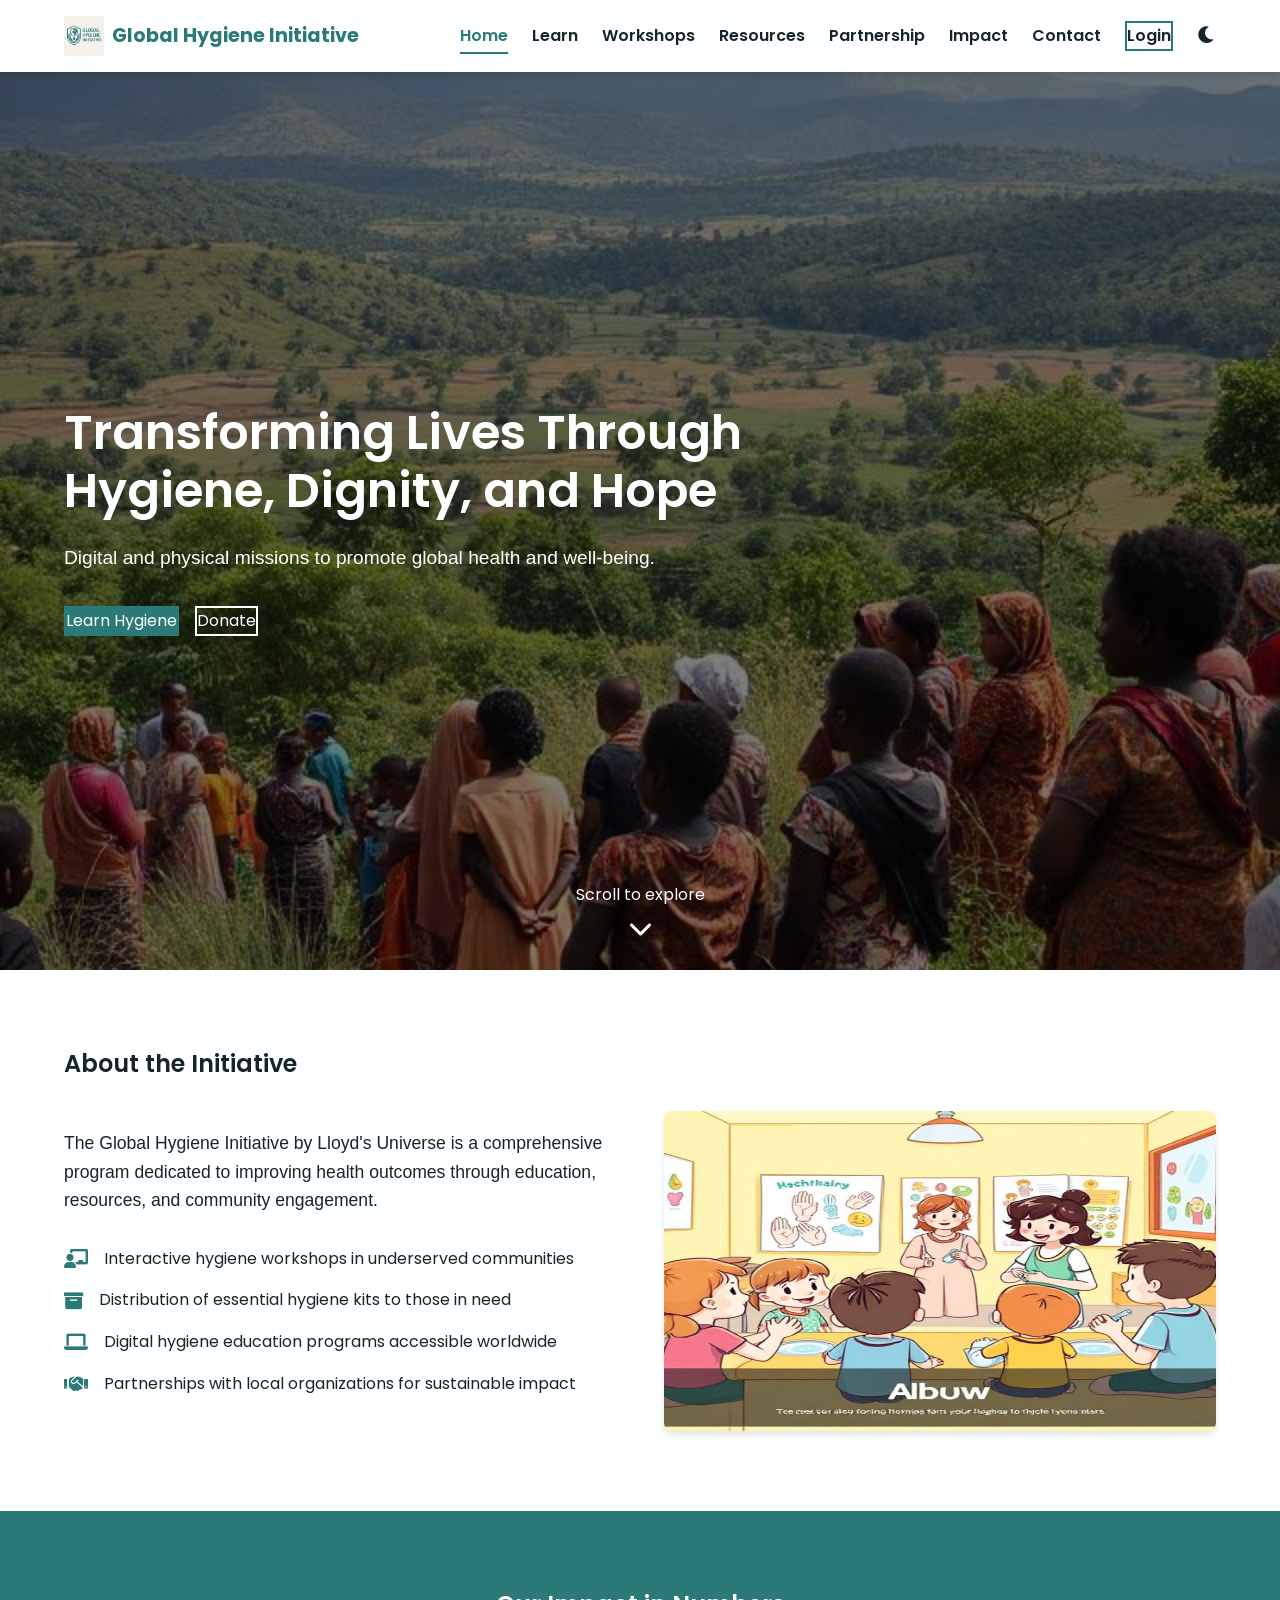
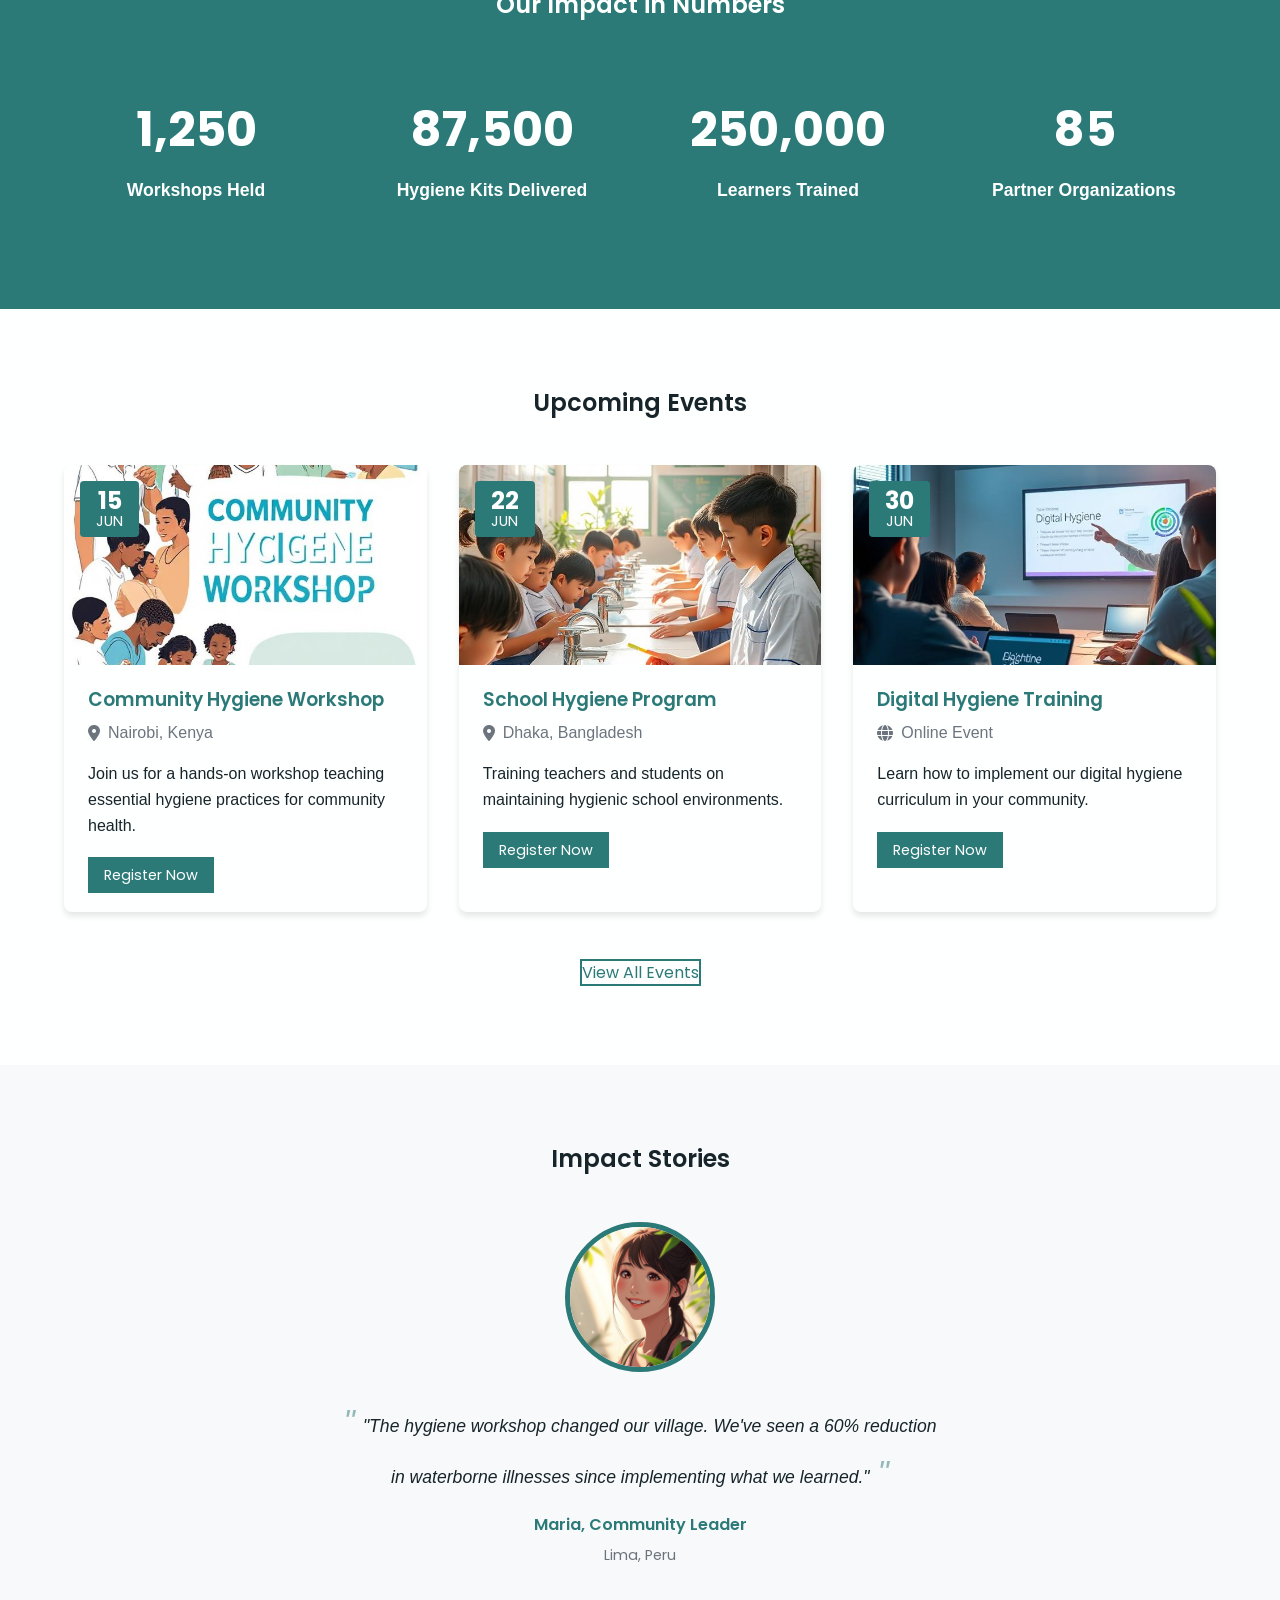
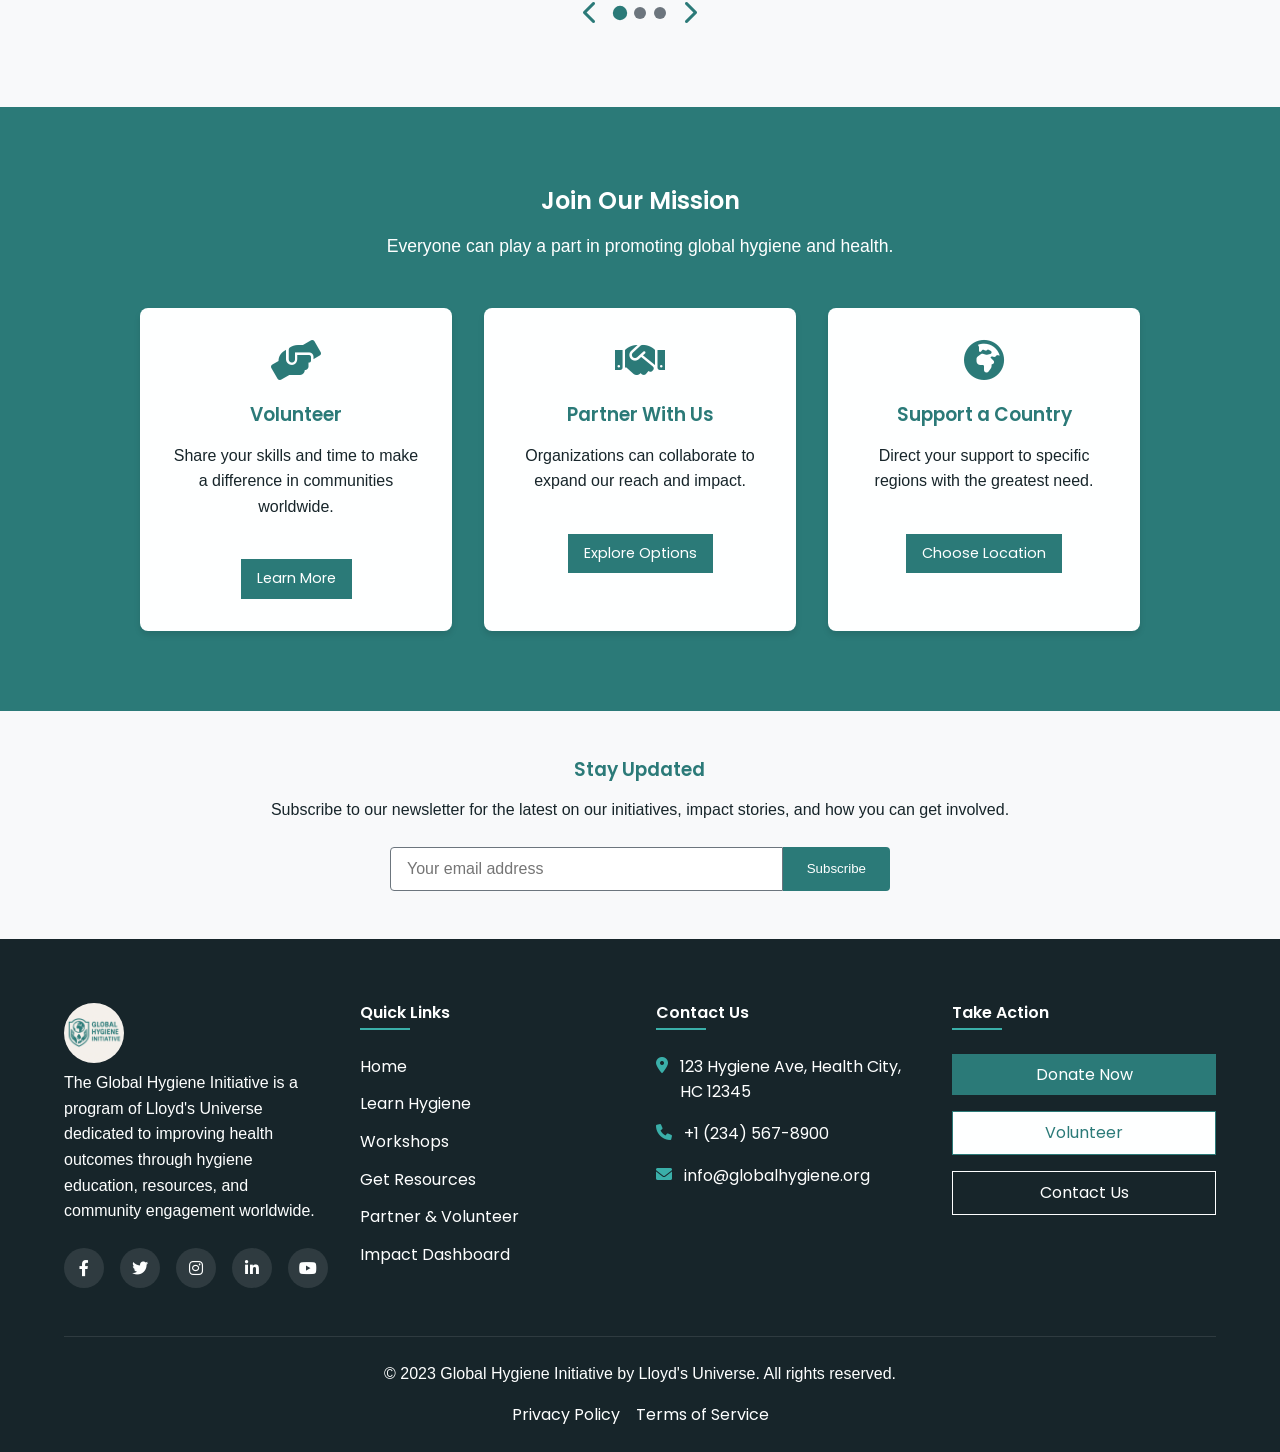
==== index.html @ ee5529c3 "initial commit" ====
<!DOCTYPE html>
<html lang="en">
<head>
    <meta charset="UTF-8">
    <meta name="viewport" content="width=device-width, initial-scale=1.0">
    <title>Global Hygiene Initiative | Lloyd's Universe</title>
    <link rel="stylesheet" href="styles.css">
    <link rel="stylesheet" href="https://cdnjs.cloudflare.com/ajax/libs/font-awesome/6.0.0-beta3/css/all.min.css">
    <link href="https://fonts.googleapis.com/css2?family=Poppins:wght@300;400;500;600;700&family=Open+Sans:wght@400;600;700&display=swap" rel="stylesheet">
</head>
<body>
    <!-- Navigation Bar -->
    <nav class="navbar">
        <div class="container">
            <a href="index.html" class="logo">
                <img src="images/logo.png" alt="Global Hygiene Initiative Logo">
                <span>Global Hygiene Initiative</span>
            </a>
            <div class="nav-links">
                <a href="index.html" class="active">Home</a>
                <a href="learn-hygiene.html" target="_blank">Learn</a>
                <a href="workshops.html">Workshops</a>
                <a href="resources.html">Resources</a>
                <a href="partner.html">Partnership</a>
                <a href="impact.html">Impact</a>
                <a href="contact.html">Contact</a>
                <a href="login.html" class="btn-login">Login</a>
                <button class="theme-toggle" aria-label="Toggle dark mode">
                    <i class="fas fa-moon"></i>
                </button>
                <div class="hamburger">
                    <div class="bar"></div>
                    <div class="bar"></div>
                    <div class="bar"></div>
                </div>
            </div>
        </div>
        <div class="mobile-menu">
            <a href="index.html" class="active">Home</a>
            <a href="learn-hygiene.html">Learn</a>
            <a href="workshops.html">Workshops</a>
            <a href="resources.html">Resources</a>
            <a href="partner.html">Partnership</a>
            <a href="impact.html">Impact</a>
            <a href="contact.html">Contact</a>
            <a href="login.html" class="btn-login">Login</a>
        </div>
    </nav>

    <!-- Hero Section -->
    <section class="hero">
        <div class="hero-overlay"></div>
        <div class="container">
            <div class="hero-content">
                <h1>Transforming Lives Through Hygiene, Dignity, and Hope</h1>
                <p class="subtext">Digital and physical missions to promote global health and well-being.</p>
                <div class="hero-buttons">
                    <a href="learn-hygiene.html" class="btn-primary">Learn Hygiene</a>
                    <a href="contact.html" class="btn-secondary">Donate</a>
                </div>
            </div>
        </div>
        <div class="scroll-indicator">
            <span>Scroll to explore</span>
            <i class="fas fa-chevron-down"></i>
        </div>
    </section>

    <!-- About the Initiative -->
    <section class="about-section">
        <div class="container">
            <h2>About the Initiative</h2>
            <div class="about-content">
                <div class="about-text">
                    <p>The Global Hygiene Initiative by Lloyd's Universe is a comprehensive program dedicated to improving health outcomes through education, resources, and community engagement.</p>
                    <ul class="about-features">
                        <li>
                            <i class="fas fa-chalkboard-teacher"></i>
                            <span>Interactive hygiene workshops in underserved communities</span>
                        </li>
                        <li>
                            <i class="fas fa-archive"></i>
                            <span>Distribution of essential hygiene kits to those in need</span>
                        </li>
                        <li>
                            <i class="fas fa-laptop"></i>
                            <span>Digital hygiene education programs accessible worldwide</span>
                        </li>
                        <li>
                            <i class="fas fa-handshake"></i>
                            <span>Partnerships with local organizations for sustainable impact</span>
                        </li>
                    </ul>
                </div>
                <div class="about-image">
                    <img src="images/about-image.jpg" alt="Children learning about hygiene">
                </div>
            </div>
        </div>
    </section>

    <!-- Impact Counter -->
    <section class="impact-counter">
        <div class="container">
            <h2>Our Impact in Numbers</h2>
            <div class="counter-grid">
                <div class="counter-item">
                    <div class="counter" data-target="1250">0</div>
                    <p>Workshops Held</p>
                </div>
                <div class="counter-item">
                    <div class="counter" data-target="87500">0</div>
                    <p>Hygiene Kits Delivered</p>
                </div>
                <div class="counter-item">
                    <div class="counter" data-target="250000">0</div>
                    <p>Learners Trained</p>
                </div>
                <div class="counter-item">
                    <div class="counter" data-target="85">0</div>
                    <p>Partner Organizations</p>
                </div>
            </div>
        </div>
    </section>

    <!-- Upcoming Events -->
    <section class="events-section">
        <div class="container">
            <h2>Upcoming Events</h2>
            <div class="events-grid">
                <div class="event-card">
                    <div class="event-image">
                        <img src="images/event1.jpg" alt="Hygiene workshop">
                        <div class="event-date">
                            <span class="day">15</span>
                            <span class="month">JUN</span>
                        </div>
                    </div>
                    <div class="event-content">
                        <h3>Community Hygiene Workshop</h3>
                        <p class="event-location"><i class="fas fa-map-marker-alt"></i> Nairobi, Kenya</p>
                        <p class="event-description">Join us for a hands-on workshop teaching essential hygiene practices for community health.</p>
                        <a href="register.html" class="btn-event" target="_blank">Register Now</a>
                    </div>
                </div>
                <div class="event-card">
                    <div class="event-image">
                        <img src="images/event2.jpg" alt="School program">
                        <div class="event-date">
                            <span class="day">22</span>
                            <span class="month">JUN</span>
                        </div>
                    </div>
                    <div class="event-content">
                        <h3>School Hygiene Program</h3>
                        <p class="event-location"><i class="fas fa-map-marker-alt"></i> Dhaka, Bangladesh</p>
                        <p class="event-description">Training teachers and students on maintaining hygienic school environments.</p>
                        <a href="register.html" class="btn-event" target="_blank">Register Now</a>
                    </div>
                </div>
                <div class="event-card">
                    <div class="event-image">
                        <img src="images/event3.jpg" alt="Digital training">
                        <div class="event-date">
                            <span class="day">30</span>
                            <span class="month">JUN</span>
                        </div>
                    </div>
                    <div class="event-content">
                        <h3>Digital Hygiene Training</h3>
                        <p class="event-location"><i class="fas fa-globe"></i> Online Event</p>
                        <p class="event-description">Learn how to implement our digital hygiene curriculum in your community.</p>
                        <a href="/register.html" class="btn-event" target="_blank">Register Now</a>
                    </div>
                </div>
            </div>
            <div class="view-all">
                <a href="workshops.html" class="btn-view-all">View All Events</a>
            </div>
        </div>
    </section>

    <!-- Testimonials -->
    <section class="testimonials-section">
        <div class="container">
            <h2>Impact Stories</h2>
            <div class="testimonials-carousel">
                <div class="testimonial active">
                    <div class="testimonial-content">
                        <img src="images/testimonial1.jpg" alt="Maria's story" class="testimonial-image">
                        <div class="testimonial-text">
                            <p>"The hygiene workshop changed our village. We've seen a 60% reduction in waterborne illnesses since implementing what we learned."</p>
                            <h4>Maria, Community Leader</h4>
                            <span>Lima, Peru</span>
                        </div>
                    </div>
                </div>
                <div class="testimonial">
                    <div class="testimonial-content">
                        <img src="images/testimonial2.jpg" alt="James's story" class="testimonial-image">
                        <div class="testimonial-text">
                            <p>"As a teacher, the hygiene curriculum has been invaluable. My students are healthier and more attentive in class."</p>
                            <h4>James, School Teacher</h4>
                            <span>Lagos, Nigeria</span>
                        </div>
                    </div>
                </div>
                <div class="testimonial">
                    <div class="testimonial-content">
                        <img src="images/testimonial3.jpg" alt="Aisha's story" class="testimonial-image">
                        <div class="testimonial-text">
                            <p>"The hygiene kits saved my family during the floods. Having clean water and sanitation supplies prevented disease when we needed it most."</p>
                            <h4>Aisha, Mother of Three</h4>
                            <span>Jakarta, Indonesia</span>
                        </div>
                    </div>
                </div>
                <div class="carousel-controls">
                    <button class="carousel-prev"><i class="fas fa-chevron-left"></i></button>
                    <div class="carousel-indicators">
                        <span class="indicator active" data-slide="0"></span>
                        <span class="indicator" data-slide="1"></span>
                        <span class="indicator" data-slide="2"></span>
                    </div>
                    <button class="carousel-next"><i class="fas fa-chevron-right"></i></button>
                </div>
            </div>
        </div>
    </section>

    <!-- Get Involved -->
    <section class="cta-section">
        <div class="container">
            <h2>Join Our Mission</h2>
            <p class="cta-subtext">Everyone can play a part in promoting global hygiene and health.</p>
            <div class="cta-grid">
                <div class="cta-card">
                    <i class="fas fa-hands-helping"></i>
                    <h3>Volunteer</h3>
                    <p>Share your skills and time to make a difference in communities worldwide.</p>
                    <a href="partner.html#volunteer" class="btn-cta">Learn More</a>
                </div>
                <div class="cta-card">
                    <i class="fas fa-handshake"></i>
                    <h3>Partner With Us</h3>
                    <p>Organizations can collaborate to expand our reach and impact.</p>
                    <a href="partner.html#partnership" class="btn-cta">Explore Options</a>
                </div>
                <div class="cta-card">
                    <i class="fas fa-globe-africa"></i>
                    <h3>Support a Country</h3>
                    <p>Direct your support to specific regions with the greatest need.</p>
                    <a href="#" class="btn-cta">Choose Location</a>
                </div>
            </div>
        </div>
    </section>

    <!-- Newsletter -->
    <section class="newsletter-section">
        <div class="container">
            <div class="newsletter-content">
                <div class="newsletter-text">
                    <h3>Stay Updated</h3>
                    <p>Subscribe to our newsletter for the latest on our initiatives, impact stories, and how you can get involved.</p>
                </div>
                <form class="newsletter-form">
                    <input type="email" placeholder="Your email address" required>
                    <button type="submit" class="btn-subscribe">Subscribe</button>
                </form>
            </div>
        </div>
    </section>

    <!-- Footer -->
    <footer class="footer">
        <div class="container">
            <div class="footer-grid">
                <div class="footer-col footer-about">
                    <img src="images/logo-white.png" alt="Global Hygiene Initiative Logo" class="footer-logo">
                    <p>The Global Hygiene Initiative is a program of Lloyd's Universe dedicated to improving health outcomes through hygiene education, resources, and community engagement worldwide.</p>
                    <div class="social-links">
                        <a href="#"><i class="fab fa-facebook-f"></i></a>
                        <a href="#"><i class="fab fa-twitter"></i></a>
                        <a href="#"><i class="fab fa-instagram"></i></a>
                        <a href="#"><i class="fab fa-linkedin-in"></i></a>
                        <a href="#"><i class="fab fa-youtube"></i></a>
                    </div>
                </div>
                <div class="footer-col footer-links">
                    <h4>Quick Links</h4>
                    <ul>
                        <li><a href="index.html">Home</a></li>
                        <li><a href="learn-hygiene.html">Learn Hygiene</a></li>
                        <li><a href="workshops.html">Workshops</a></li>
                        <li><a href="resources.html">Get Resources</a></li>
                        <li><a href="partner.html">Partner & Volunteer</a></li>
                        <li><a href="impact.html">Impact Dashboard</a></li>
                    </ul>
                </div>
                <div class="footer-col footer-contact">
                    <h4>Contact Us</h4>
                    <ul>
                        <li><i class="fas fa-map-marker-alt"></i> 123 Hygiene Ave, Health City, HC 12345</li>
                        <li><i class="fas fa-phone"></i> +1 (234) 567-8900</li>
                        <li><i class="fas fa-envelope"></i> info@globalhygiene.org</li>
                    </ul>
                </div>
                <div class="footer-col footer-actions">
                    <h4>Take Action</h4>
                    <a href="#" class="btn-donate">Donate Now</a>
                    <a href="partner.html" class="btn-volunteer">Volunteer</a>
                    <a href="contact.html" class="btn-contact">Contact Us</a>
                </div>
            </div>
            <div class="footer-bottom">
                <p>&copy; 2023 Global Hygiene Initiative by Lloyd's Universe. All rights reserved.</p>
                <div class="footer-legal">
                    <a href="#">Privacy Policy</a>
                    <a href="#">Terms of Service</a>
                </div>
            </div>
        </div>
    </footer>

    <script src="script.js"></script>
</body>
</html>
---- styles.css ----
:root {
    --primary: #2B7A78;
    --primary-light: #3AAFA9;
    --primary-dark: #17252A;
    --secondary: #DEF2F1;
    --accent: #FEFFFF;
    --text-dark: #17252A;
    --text-light: #DEF2F1;
    --gray: #6c757d;
    --light-gray: #f8f9fa;
    --dark-gray: #343a40;
    --success: #28a745;
    --warning: #ffc107;
    --danger: #dc3545;
    --info: #17a2b8;
    --shadow: 0 4px 6px rgba(0, 0, 0, 0.1);
    --transition: all 0.3s ease;
}

/* Dark mode variables */
[data-theme="dark"] {
    --primary: #3AAFA9;
    --primary-light: #2B7A78;
    --primary-dark: #17252A;
    --secondary: #17252A;
    --accent: #DEF2F1;
    --text-dark: #DEF2F1;
    --text-light: #17252A;
    --gray: #6c757d;
    --light-gray: #343a40;
    --dark-gray: #f8f9fa;
}

/* Base Styles */
* {
    margin: 0;
    padding: 0;
    box-sizing: border-box;
}

html {
    scroll-behavior: smooth;
}

body {
    font-family: "poppins", sans-serif;
    line-height: 1.6;
    color: var(--text-dark);
    background-color: var(--accent);
    transition: var(--transition);
}

h1, h2, h3, h4, h5, h6 {
    font-family: 'Poppins', sans-serif;
    font-weight: 600;
    line-height: 1.2;
    margin-bottom: 1rem;
}
p{
    font-family: 'Segoe UI', Tahoma, Geneva, Verdana, sans-serif;
}
a {
    text-decoration: none;
    color: inherit;
    transition: var(--transition);
}

ul {
    list-style: none;
}

img {
    max-width: 100%;
    height: auto;
}

.container {
    width: 100%;
    max-width: 1200px;
    margin: 0 auto;
    padding: 0 1.5rem;
}

.btn {
    display: inline-block;
    padding: 0.75rem 1.5rem;
    border-radius: 4px;
    font-weight: 600;
    text-align: center;
    cursor: pointer;
    transition: var(--transition);
}

.btn-primary {
    background-color: var(--primary);
    color: var(--accent);
    border: 2px solid var(--primary);
}

.btn-primary:hover {
    background-color: var(--primary-light);
    border-color: var(--primary-light);
    transform: translateY(-2px);
}

.btn-secondary {
    background-color: transparent;
    color: var(--accent);
    border: 2px solid var(--accent);
}

.btn-secondary:hover {
    background-color: rgba(255, 255, 255, 0.1);
    transform: translateY(-2px);
}

.btn-login {
    background-color: transparent;
    color: var(--primary);
    border: 2px solid var(--primary);
    margin-left: 1rem;
}

.btn-login:hover {
    background-color: var(--primary);
    color: var(--accent);
}

.btn-event {
    background-color: var(--primary);
    color: var(--accent);
    padding: 0.5rem 1rem;
    font-size: 0.9rem;
}

.btn-event:hover {
    background-color: var(--primary-light);
}

.btn-view-all {
    background-color: transparent;
    color: var(--primary);
    border: 2px solid var(--primary);
    margin-top: 2rem;
}

.btn-view-all:hover {
    background-color: var(--primary);
    color: var(--accent);
}

.btn-cta {
    background-color: var(--primary);
    color: var(--accent);
    padding: 0.5rem 1rem;
    font-size: 0.9rem;
    margin-top: 1rem;
    display: inline-block;
}

.btn-cta:hover {
    background-color: var(--primary-light);
}

.btn-donate {
    background-color: var(--primary);
    color: var(--accent);
    padding: 0.5rem 1rem;
    margin-bottom: 1rem;
    display: block;
    text-align: center;
}

.btn-volunteer {
    background-color: var(--accent);
    color: var(--primary);
    padding: 0.5rem 1rem;
    margin-bottom: 1rem;
    display: block;
    text-align: center;
    border: 1px solid var(--primary);
}

.btn-contact {
    background-color: transparent;
    color: var(--accent);
    padding: 0.5rem 1rem;
    display: block;
    text-align: center;
    border: 1px solid var(--accent);
}

.btn-subscribe {
    background-color: var(--primary);
    color: var(--accent);
    padding: 0.75rem 1.5rem;
    border: none;
    cursor: pointer;
}

.btn-subscribe:hover {
    background-color: var(--primary-light);
}

/* Navigation */
.navbar {
    position: fixed;
    top: 0;
    left: 0;
    width: 100%;
    background-color: var(--accent);
    box-shadow: var(--shadow);
    z-index: 1000;
    transition: var(--transition);
}

.navbar.scrolled {
    background-color: rgba(255, 255, 255, 0.95);
    box-shadow: 0 2px 10px rgba(0, 0, 0, 0.1);
}

.navbar.scrolled[data-theme="dark"] {
    background-color: rgba(23, 37, 42, 0.95);
}

.navbar .container {
    display: flex;
    justify-content: space-between;
    align-items: center;
    padding: 1rem 1.5rem;
}

.logo {
    display: flex;
    align-items: center;
    font-weight: 700;
    font-size: 1.2rem;
    color: var(--primary);
}

.logo img {
    height: 40px;
    margin-right: 0.5rem;
}

.nav-links {
    display: flex;
    align-items: center;
}

.nav-links a {
    margin-left: 1.5rem;
    font-weight: 600;
    color: var(--text-dark);
    position: relative;
}

.nav-links a.active {
    color: var(--primary);
}

.nav-links a.active::after {
    content: '';
    position: absolute;
    bottom: -5px;
    left: 0;
    width: 100%;
    height: 2px;
    background-color: var(--primary);
}

.nav-links a:hover {
    color: var(--primary);
}

.theme-toggle {
    background: none;
    border: none;
    color: var(--text-dark);
    font-size: 1.2rem;
    cursor: pointer;
    margin-left: 1.5rem;
    transition: var(--transition);
}

.theme-toggle:hover {
    color: var(--primary);
    transform: rotate(30deg);
}

.hamburger {
    display: none;
    cursor: pointer;
    margin-left: 1.5rem;
}

.hamburger .bar {
    width: 25px;
    height: 3px;
    background-color: var(--text-dark);
    margin: 5px 0;
    transition: var(--transition);
}

.mobile-menu {
    display: none;
    position: fixed;
    top: 70px;
    left: 0;
    width: 100%;
    background-color: var(--accent);
    box-shadow: var(--shadow);
    padding: 1rem;
    z-index: 999;
    transform: translateY(-150%);
    transition: transform 0.3s ease;
}

.mobile-menu.active {
    transform: translateY(0);
}

.mobile-menu a {
    display: block;
    padding: 0.75rem 0;
    border-bottom: 1px solid var(--light-gray);
    color: var(--text-dark);
}

.mobile-menu a:hover {
    color: var(--primary);
}

.mobile-menu .btn-login {
    margin: 1rem 0 0;
    display: inline-block;
}

/* Hero Section */
.hero {
    position: relative;
    height: 100vh;
    min-height: 600px;
    background: url('images/hero-bg.jpg') no-repeat center center/cover;
    color: var(--accent);
    display: flex;
    align-items: center;
    margin-top: 70px;
}

.hero-overlay {
    position: absolute;
    top: 0;
    left: 0;
    width: 100%;
    height: 100%;
    background-color: rgba(0, 0, 0, 0.5);
}

.hero-content {
    position: relative;
    z-index: 1;
    max-width: 800px;
}

.hero h1 {
    font-size: 3rem;
    margin-bottom: 1.5rem;
    line-height: 1.2;
}

.hero .subtext {
    font-size: 1.2rem;
    margin-bottom: 2rem;
    max-width: 600px;
}

.hero-buttons {
    display: flex;
    gap: 1rem;
}

.scroll-indicator {
    position: absolute;
    bottom: 30px;
    left: 50%;
    transform: translateX(-50%);
    display: flex;
    flex-direction: column;
    align-items: center;
    color: var(--accent);
    z-index: 1;
    animation: bounce 2s infinite;
}

.scroll-indicator i {
    font-size: 1.5rem;
    margin-top: 0.5rem;
}

@keyframes bounce {
    0%, 20%, 50%, 80%, 100% {
        transform: translateY(0) translateX(-50%);
    }
    40% {
        transform: translateY(-20px) translateX(-50%);
    }
    60% {
        transform: translateY(-10px) translateX(-50%);
    }
}

/* About Section */
.about-section {
    padding: 5rem 0;
    background-color: var(--accent);
}

.about-content {
    display: flex;
    gap: 3rem;
    align-items: center;
    margin-top: 2rem;
}

.about-text {
    flex: 1;
}

.about-text p {
    margin-bottom: 1.5rem;
    font-size: 1.1rem;
}

.about-features {
    margin-top: 2rem;
}

.about-features li {
    margin-bottom: 1rem;
    display: flex;
    align-items: flex-start;
}

.about-features i {
    color: var(--primary);
    font-size: 1.2rem;
    margin-right: 1rem;
    margin-top: 0.2rem;
}

.about-image {
    flex: 1;
    border-radius: 8px;
    overflow: hidden;
    box-shadow: var(--shadow);
}

.about-image img {
    width: 100%;
    height: 320px;
    display: block;
    transition: var(--transition);
}

.about-image:hover img {
    transform: scale(1.03);
}

/* Impact Counter */
.impact-counter {
    padding: 5rem 0;
    background-color: var(--primary);
    color: var(--accent);
    text-align: center;
}

.impact-counter h2 {
    color: var(--accent);
    margin-bottom: 3rem;
}

.counter-grid {
    display: grid;
    grid-template-columns: repeat(auto-fit, minmax(200px, 1fr));
    gap: 2rem;
}

.counter-item {
    padding: 1.5rem;
}

.counter {
    font-size: 3rem;
    font-weight: 700;
    margin-bottom: 0.5rem;
    color: var(--accent);
}

.counter-item p {
    font-size: 1.1rem;
    font-weight: 600;
}

/* Events Section */
.events-section {
    padding: 5rem 0;
    background-color: var(--accent);
}

.events-section h2 {
    text-align: center;
    margin-bottom: 3rem;
}

.events-grid {
    display: grid;
    grid-template-columns: repeat(auto-fit, minmax(300px, 1fr));
    gap: 2rem;
}

.event-card {
    background-color: var(--accent);
    border-radius: 8px;
    overflow: hidden;
    box-shadow: var(--shadow);
    transition: var(--transition);
}

.event-card:hover {
    transform: translateY(-5px);
    box-shadow: 0 10px 20px rgba(0, 0, 0, 0.1);
}

.event-image {
    position: relative;
    height: 200px;
    overflow: hidden;
}

.event-image img {
    width: 100%;
    height: 100%;
    object-fit: cover;
    transition: var(--transition);
}

.event-card:hover .event-image img {
    transform: scale(1.05);
}

.event-date {
    position: absolute;
    top: 1rem;
    left: 1rem;
    background-color: var(--primary);
    color: var(--accent);
    padding: 0.5rem 1rem;
    border-radius: 4px;
    text-align: center;
    line-height: 1;
}

.event-date .day {
    font-size: 1.5rem;
    font-weight: 700;
    display: block;
}

.event-date .month {
    font-size: 0.9rem;
    text-transform: uppercase;
}

.event-content {
    padding: 1.5rem;
}

.event-content h3 {
    margin-bottom: 0.5rem;
    color: var(--primary);
}

.event-location {
    color: var(--gray);
    margin-bottom: 1rem;
    display: flex;
    align-items: center;
}

.event-location i {
    margin-right: 0.5rem;
}

.event-description {
    margin-bottom: 1.5rem;
}

.view-all {
    text-align: center;
    margin-top: 3rem;
}

/* Testimonials Section */
.testimonials-section {
    padding: 5rem 0;
    background-color: var(--light-gray);
}

.testimonials-section h2 {
    text-align: center;
    margin-bottom: 3rem;
}

.testimonials-carousel {
    position: relative;
    max-width: 800px;
    margin: 0 auto;
}

.testimonial {
    display: none;
    animation: fade 0.5s ease;
}

.testimonial.active {
    display: block;
}

.testimonial-content {
    display: flex;
    flex-direction: column;
    align-items: center;
    text-align: center;
}

.testimonial-image {
    width: 150px;
    height: 150px;
    border-radius: 50%;
    object-fit: cover;
    border: 5px solid var(--primary);
    margin-bottom: 1.5rem;
}

.testimonial-text {
    max-width: 600px;
}

.testimonial-text p {
    font-size: 1.1rem;
    font-style: italic;
    margin-bottom: 1rem;
    position: relative;
}

.testimonial-text p::before,
.testimonial-text p::after {
    content: '"';
    font-size: 2rem;
    color: var(--primary);
    opacity: 0.5;
}

.testimonial-text p::before {
    margin-right: 0.5rem;
}

.testimonial-text p::after {
    margin-left: 0.5rem;
}

.testimonial-text h4 {
    color: var(--primary);
    margin-bottom: 0.5rem;
}

.testimonial-text span {
    color: var(--gray);
    font-size: 0.9rem;
}

.carousel-controls {
    display: flex;
    justify-content: center;
    align-items: center;
    margin-top: 2rem;
}

.carousel-prev,
.carousel-next {
    background: none;
    border: none;
    color: var(--primary);
    font-size: 1.5rem;
    cursor: pointer;
    padding: 0 1rem;
}

.carousel-indicators {
    display: flex;
    gap: 0.5rem;
}

.indicator {
    width: 12px;
    height: 12px;
    border-radius: 50%;
    background-color: var(--gray);
    cursor: pointer;
    transition: var(--transition);
}

.indicator.active {
    background-color: var(--primary);
    transform: scale(1.2);
}

@keyframes fade {
    from {
        opacity: 0;
    }
    to {
        opacity: 1;
    }
}

/* CTA Section */
.cta-section {
    padding: 5rem 0;
    background-color: var(--primary);
    color: var(--accent);
    text-align: center;
}

.cta-section h2 {
    color: var(--accent);
}

.cta-subtext {
    max-width: 700px;
    margin: 0 auto 3rem;
    font-size: 1.1rem;
}

.cta-grid {
    display: grid;
    grid-template-columns: repeat(auto-fit, minmax(250px, 1fr));
    gap: 2rem;
    max-width: 1000px;
    margin: 0 auto;
}

.cta-card {
    background-color: var(--accent);
    color: var(--text-dark);
    padding: 2rem;
    border-radius: 8px;
    box-shadow: var(--shadow);
    transition: var(--transition);
}

.cta-card:hover {
    transform: translateY(-10px);
    box-shadow: 0 15px 30px rgba(0, 0, 0, 0.15);
}

.cta-card i {
    font-size: 2.5rem;
    color: var(--primary);
    margin-bottom: 1.5rem;
}

.cta-card h3 {
    color: var(--primary);
    margin-bottom: 1rem;
}

.cta-card p {
    margin-bottom: 1.5rem;
}

/* Newsletter Section */
.newsletter-section {
    padding: 3rem 0;
    background-color: var(--light-gray);
}

.newsletter-content {
    display: flex;
    flex-direction: column;
    align-items: center;
    text-align: center;
    max-width: 800px;
    margin: 0 auto;
}

.newsletter-text h3 {
    color: var(--primary);
    margin-bottom: 1rem;
}

.newsletter-form {
    display: flex;
    width: 100%;
    max-width: 500px;
    margin-top: 1.5rem;
}

.newsletter-form input {
    flex: 1;
    padding: 0.75rem 1rem;
    border: 1px solid var(--gray);
    border-radius: 4px 0 0 4px;
    font-size: 1rem;
}

.newsletter-form input:focus {
    outline: none;
    border-color: var(--primary);
}

.newsletter-form button {
    border-radius: 0 4px 4px 0;
}

/* Footer */
.footer {
    background-color: var(--primary-dark);
    color: var(--accent);
    padding: 4rem 0 0;
}

.footer-grid {
    display: grid;
    grid-template-columns: repeat(auto-fit, minmax(250px, 1fr));
    gap: 2rem;
    margin-bottom: 3rem;
}

.footer-col h4 {
    color: var(--accent);
    margin-bottom: 1.5rem;
    position: relative;
    padding-bottom: 0.5rem;
}

.footer-col h4::after {
    content: '';
    position: absolute;
    bottom: 0;
    left: 0;
    width: 50px;
    height: 2px;
    background-color: var(--primary-light);
}

.footer-about p {
    margin-bottom: 1.5rem;
}
.footer-logo{
    border-radius: 30px;
    height: 60px;
    width: 60px;
}
.social-links {
    display: flex;
    gap: 1rem;
}

.social-links a {
    display: flex;
    align-items: center;
    justify-content: center;
    width: 40px;
    height: 40px;
    border-radius: 50%;
    background-color: rgba(255, 255, 255, 0.1);
    color: var(--accent);
    transition: var(--transition);
}

.social-links a:hover {
    background-color: var(--primary-light);
    transform: translateY(-3px);
}

.footer-links li {
    margin-bottom: 0.75rem;
}

.footer-links a:hover {
    color: var(--primary-light);
    padding-left: 5px;
}

.footer-contact li {
    margin-bottom: 1rem;
    display: flex;
    align-items: flex-start;
}

.footer-contact i {
    margin-right: 0.75rem;
    color: var(--primary-light);
    margin-top: 0.2rem;
}

.footer-actions {
    display: flex;
    flex-direction: column;
}

.footer-bottom {
    padding: 1.5rem 0;
    border-top: 1px solid rgba(255, 255, 255, 0.1);
    display: flex;
    flex-direction: column;
    align-items: center;
    text-align: center;
}

.footer-legal {
    display: flex;
    gap: 1rem;
    margin-top: 1rem;
}

.footer-legal a:hover {
    color: var(--primary-light);
}

/* Responsive Design */
@media (max-width: 992px) {
    .hero h1 {
        font-size: 2.5rem;
    }
    
    .about-content {
        flex-direction: column;
    }
    
    .about-text,
    .about-image {
        width: 100%;
    }
}

@media (max-width: 768px) {
    .nav-links a:not(.btn-login) {
        display: none;
    }
    
    .hamburger {
        display: block;
    }
    
    .mobile-menu {
        display: block;
    }
    
    .hero h1 {
        font-size: 2rem;
    }
    
    .hero .subtext {
        font-size: 1rem;
    }
    
    .hero-buttons {
        flex-direction: column;
        gap: 1rem;
    }
    
    .testimonial-content {
        padding: 0 1rem;
    }
    
    .newsletter-content {
        padding: 0 1rem;
    }
    
    .newsletter-form {
        flex-direction: column;
    }
    
    .newsletter-form input {
        border-radius: 4px;
        margin-bottom: 0.5rem;
    }
    
    .newsletter-form button {
        border-radius: 4px;
    }
}

@media (max-width: 576px) {
    .hero h1 {
        font-size: 1.8rem;
    }
    
    .counter {
        font-size: 2rem;
    }
    
    .event-card {
        max-width: 350px;
        margin: 0 auto;
    }
    
    .footer-grid {
        grid-template-columns: 1fr;
    }
    
    .footer-col {
        text-align: center;
    }
    
    .footer-col h4::after {
        left: 50%;
        transform: translateX(-50%);
    }
    
    .social-links {
        justify-content: center;
    }
    
    .footer-contact li {
        justify-content: center;
    }
}
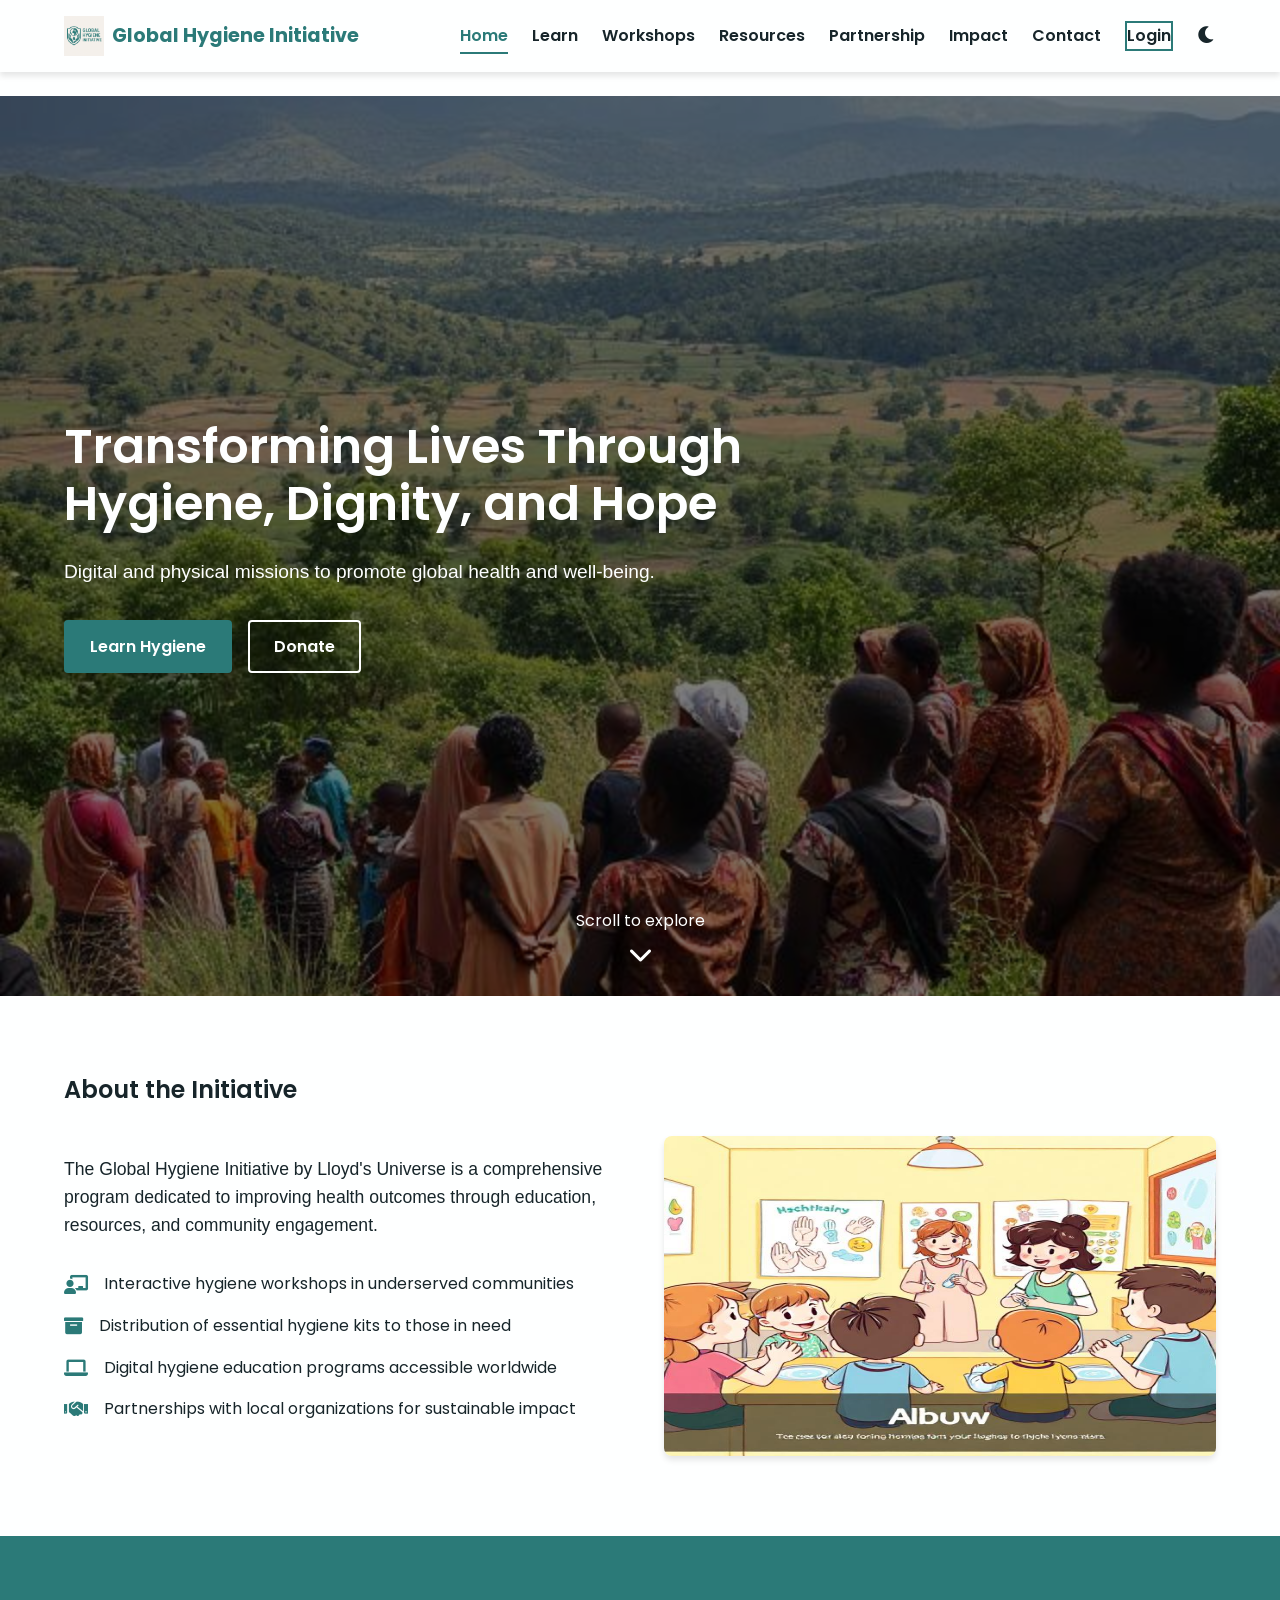
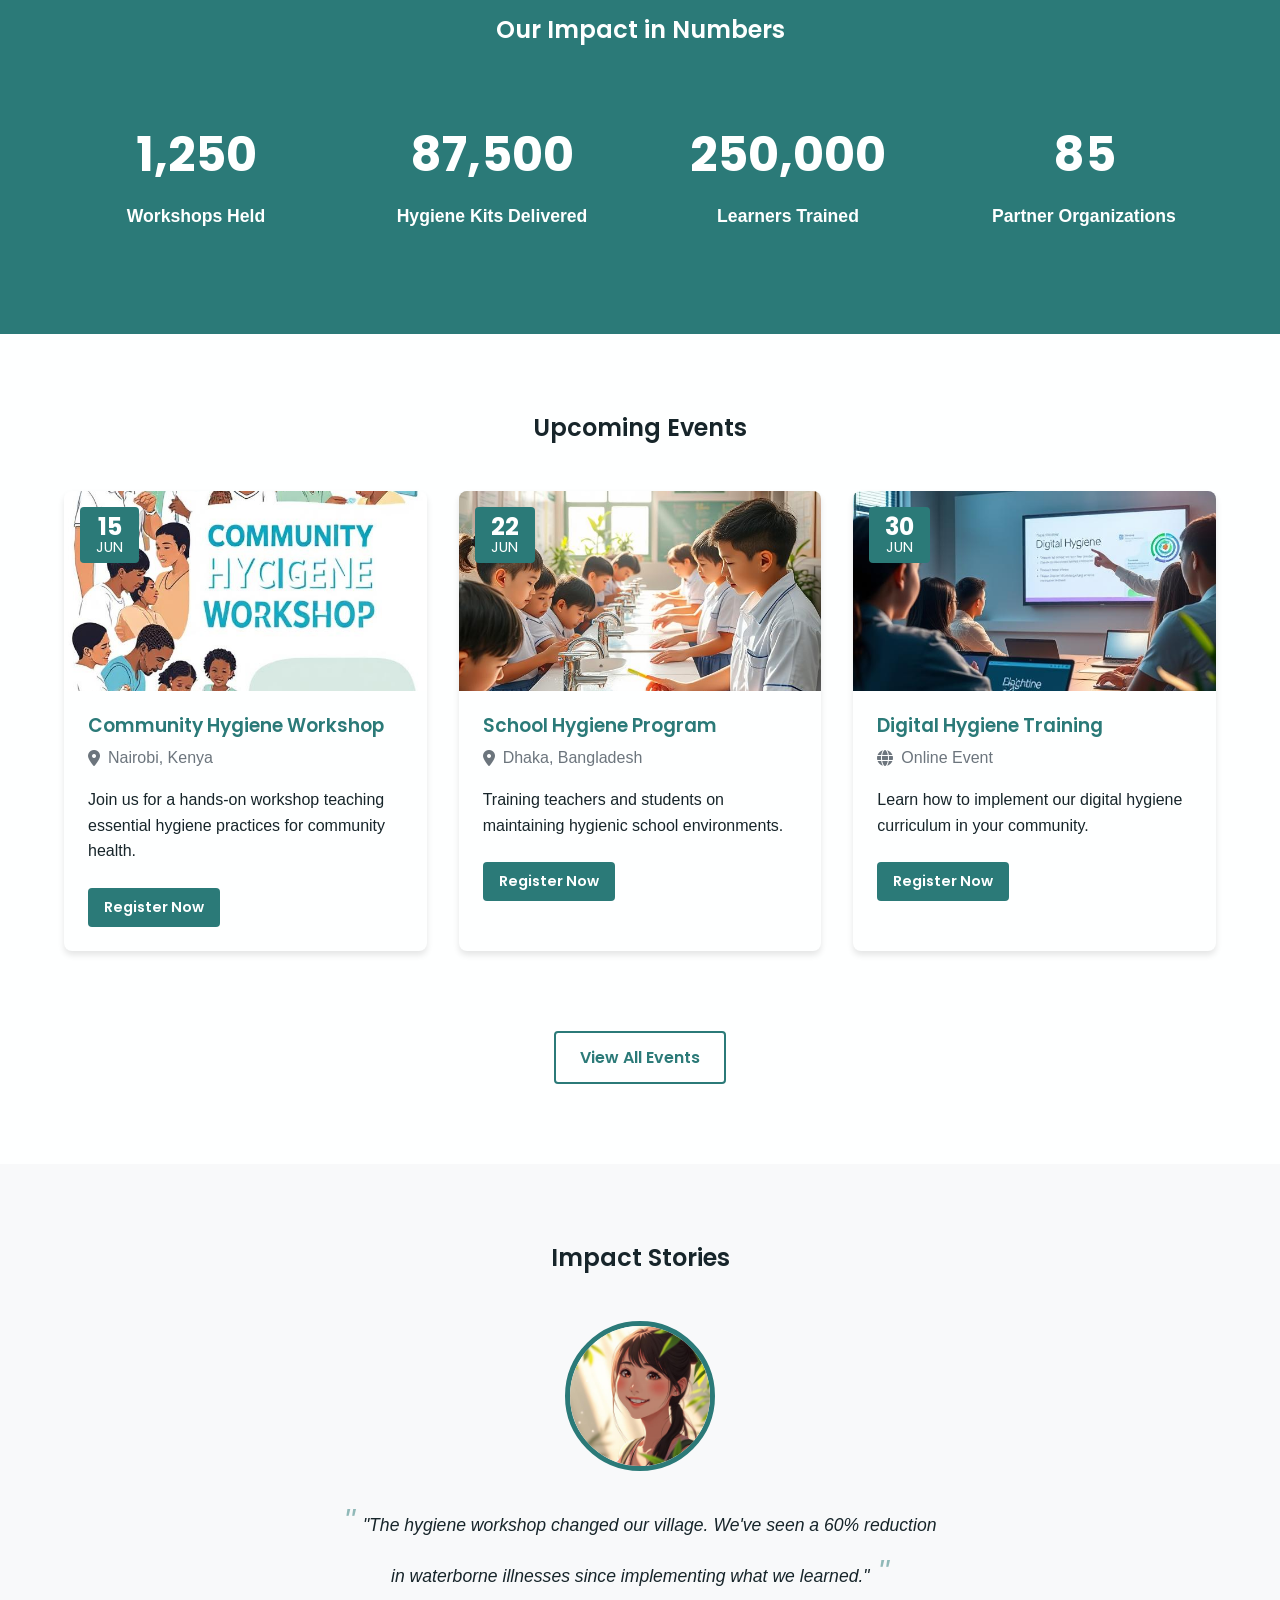
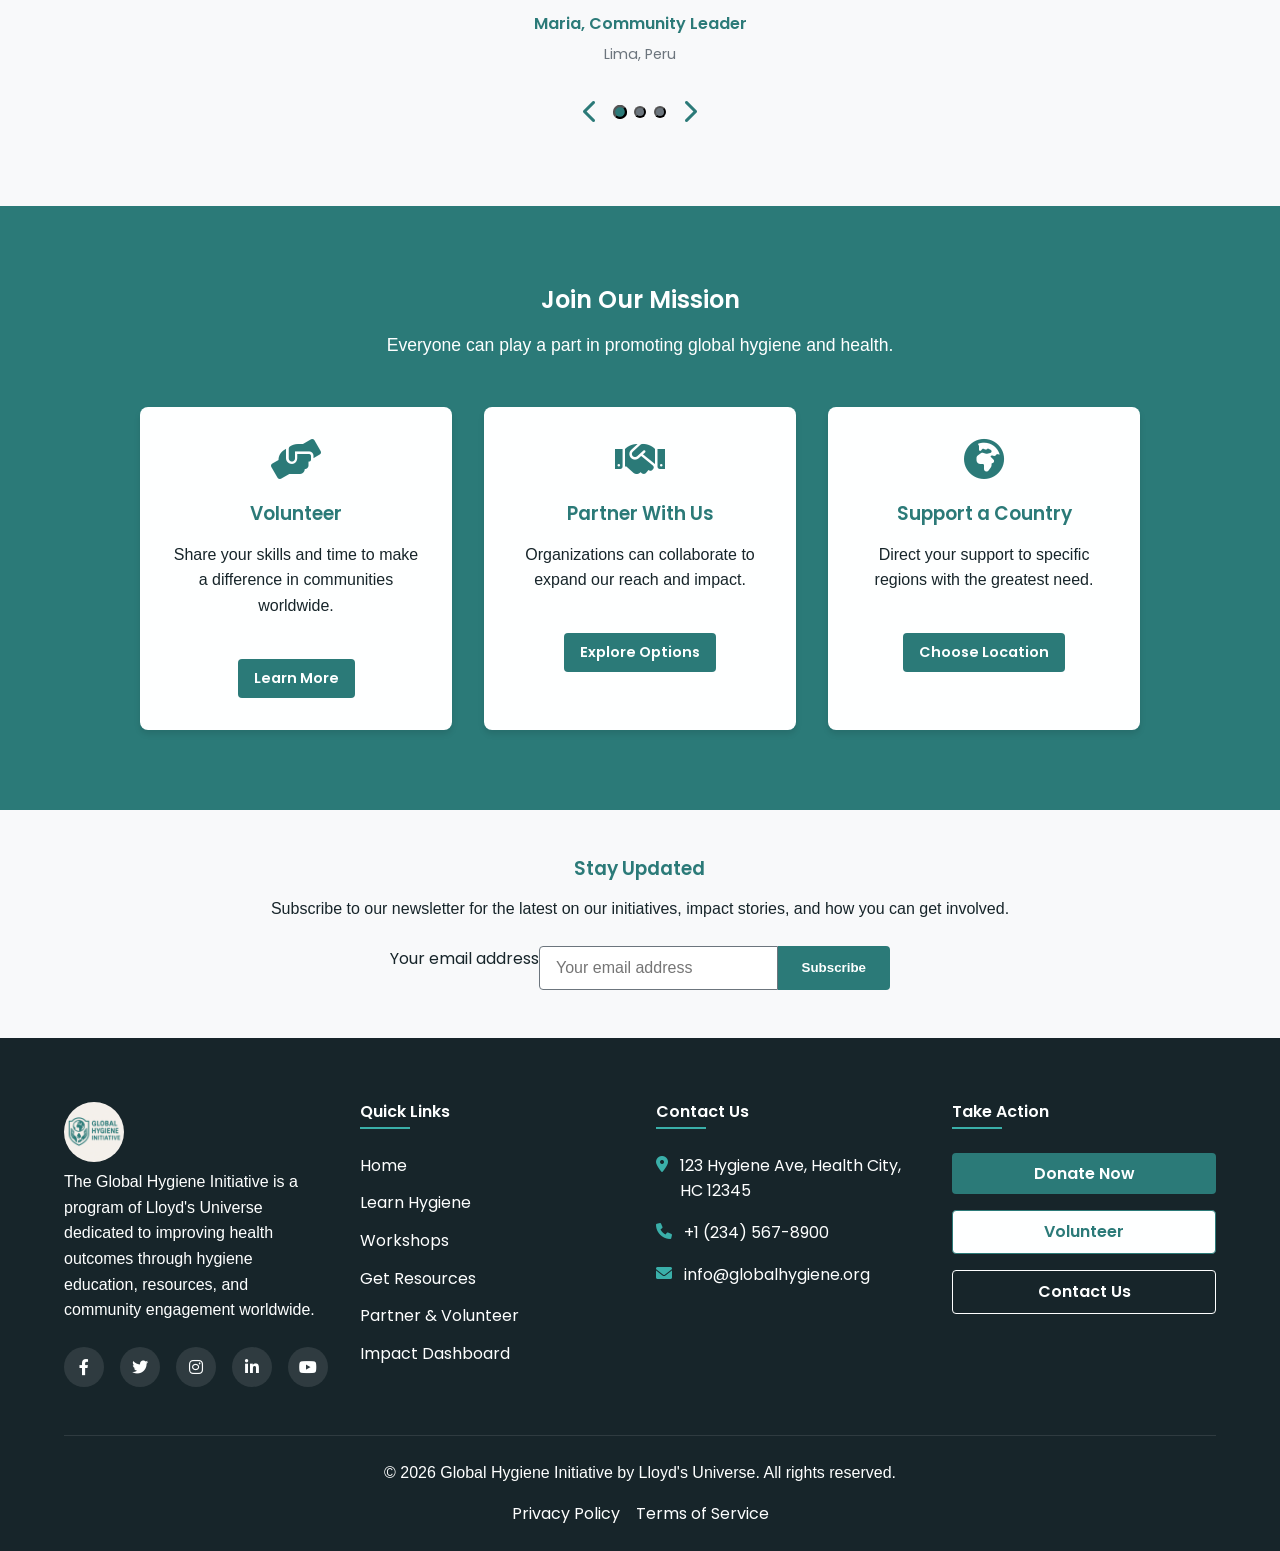
==== commit c5eb1895: "second commit" ====
--- a/index.html
+++ b/index.html
@@ -3,41 +3,52 @@
 <head>
     <meta charset="UTF-8">
     <meta name="viewport" content="width=device-width, initial-scale=1.0">
+    <meta name="description" content="Global Hygiene Initiative by Lloyd's Universe – transforming lives through hygiene education, resources, and community engagement.">
     <title>Global Hygiene Initiative | Lloyd's Universe</title>
+    <!-- Preload & styles -->
+    <link rel="preload" href="styles.css" as="style">
     <link rel="stylesheet" href="styles.css">
-    <link rel="stylesheet" href="https://cdnjs.cloudflare.com/ajax/libs/font-awesome/6.0.0-beta3/css/all.min.css">
+    <!-- Font Awesome (optimised) -->
+    <link rel="stylesheet" href="https://cdnjs.cloudflare.com/ajax/libs/font-awesome/6.0.0-beta3/css/all.min.css" media="print" onload="this.media='all'">
+    <!-- Google Fonts with display=swap -->
     <link href="https://fonts.googleapis.com/css2?family=Poppins:wght@300;400;500;600;700&family=Open+Sans:wght@400;600;700&display=swap" rel="stylesheet">
+    <!-- Fallback for no-JS -->
+    <noscript><link rel="stylesheet" href="https://cdnjs.cloudflare.com/ajax/libs/font-awesome/6.0.0-beta3/css/all.min.css"></noscript>
 </head>
 <body>
-    <!-- Navigation Bar -->
-    <nav class="navbar">
+    <!-- Skip to main content (accessibility) -->
+    <a href="#main" class="skip-link">Skip to main content</a>
+
+    <!-- Header with navigation -->
+    <header class="navbar">
         <div class="container">
-            <a href="index.html" class="logo">
-                <img src="images/logo.png" alt="Global Hygiene Initiative Logo">
+            <a href="index.html" class="logo" aria-label="Global Hygiene Initiative home">
+                <img src="images/logo.png" alt="Global Hygiene Initiative Logo" width="40" height="40">
                 <span>Global Hygiene Initiative</span>
             </a>
             <div class="nav-links">
-                <a href="index.html" class="active">Home</a>
-                <a href="learn-hygiene.html" target="_blank">Learn</a>
+                <a href="index.html" class="active" aria-current="page">Home</a>
+                <a href="learn-hygiene.html" target="_blank" rel="noopener noreferrer">Learn</a>
                 <a href="workshops.html">Workshops</a>
                 <a href="resources.html">Resources</a>
                 <a href="partner.html">Partnership</a>
                 <a href="impact.html">Impact</a>
                 <a href="contact.html">Contact</a>
                 <a href="login.html" class="btn-login">Login</a>
-                <button class="theme-toggle" aria-label="Toggle dark mode">
-                    <i class="fas fa-moon"></i>
+                <button class="theme-toggle" aria-label="Toggle dark mode" title="Toggle dark mode">
+                    <i class="fas fa-moon" aria-hidden="true"></i>
                 </button>
-                <div class="hamburger">
-                    <div class="bar"></div>
-                    <div class="bar"></div>
-                    <div class="bar"></div>
-                </div>
+                <button class="hamburger" aria-label="Menu" aria-expanded="false">
+                    <div class="bar" aria-hidden="true"></div>
+                    <div class="bar" aria-hidden="true"></div>
+                    <div class="bar" aria-hidden="true"></div>
+                </button>
             </div>
         </div>
-        <div class="mobile-menu">
+        <!-- Mobile menu (hidden by default) -->
+        <div class="mobile-menu" aria-label="mobile navigation">
             <a href="index.html" class="active">Home</a>
-            <a href="learn-hygiene.html">Learn</a>
+            <a href="learn-hygiene.html" rel="noopener noreferrer">Learn</a>
             <a href="workshops.html">Workshops</a>
             <a href="resources.html">Resources</a>
             <a href="partner.html">Partnership</a>
@@ -45,254 +56,255 @@
             <a href="contact.html">Contact</a>
             <a href="login.html" class="btn-login">Login</a>
         </div>
-    </nav>
-
-    <!-- Hero Section -->
-    <section class="hero">
-        <div class="hero-overlay"></div>
-        <div class="container">
-            <div class="hero-content">
-                <h1>Transforming Lives Through Hygiene, Dignity, and Hope</h1>
-                <p class="subtext">Digital and physical missions to promote global health and well-being.</p>
-                <div class="hero-buttons">
-                    <a href="learn-hygiene.html" class="btn-primary">Learn Hygiene</a>
-                    <a href="contact.html" class="btn-secondary">Donate</a>
-                </div>
-            </div>
-        </div>
-        <div class="scroll-indicator">
-            <span>Scroll to explore</span>
-            <i class="fas fa-chevron-down"></i>
-        </div>
-    </section>
-
-    <!-- About the Initiative -->
-    <section class="about-section">
-        <div class="container">
-            <h2>About the Initiative</h2>
-            <div class="about-content">
-                <div class="about-text">
-                    <p>The Global Hygiene Initiative by Lloyd's Universe is a comprehensive program dedicated to improving health outcomes through education, resources, and community engagement.</p>
-                    <ul class="about-features">
-                        <li>
-                            <i class="fas fa-chalkboard-teacher"></i>
-                            <span>Interactive hygiene workshops in underserved communities</span>
-                        </li>
-                        <li>
-                            <i class="fas fa-archive"></i>
-                            <span>Distribution of essential hygiene kits to those in need</span>
-                        </li>
-                        <li>
-                            <i class="fas fa-laptop"></i>
-                            <span>Digital hygiene education programs accessible worldwide</span>
-                        </li>
-                        <li>
-                            <i class="fas fa-handshake"></i>
-                            <span>Partnerships with local organizations for sustainable impact</span>
-                        </li>
-                    </ul>
-                </div>
-                <div class="about-image">
-                    <img src="images/about-image.jpg" alt="Children learning about hygiene">
-                </div>
-            </div>
-        </div>
-    </section>
-
-    <!-- Impact Counter -->
-    <section class="impact-counter">
-        <div class="container">
-            <h2>Our Impact in Numbers</h2>
-            <div class="counter-grid">
-                <div class="counter-item">
-                    <div class="counter" data-target="1250">0</div>
-                    <p>Workshops Held</p>
-                </div>
-                <div class="counter-item">
-                    <div class="counter" data-target="87500">0</div>
-                    <p>Hygiene Kits Delivered</p>
-                </div>
-                <div class="counter-item">
-                    <div class="counter" data-target="250000">0</div>
-                    <p>Learners Trained</p>
-                </div>
-                <div class="counter-item">
-                    <div class="counter" data-target="85">0</div>
-                    <p>Partner Organizations</p>
-                </div>
-            </div>
-        </div>
-    </section>
-
-    <!-- Upcoming Events -->
-    <section class="events-section">
-        <div class="container">
-            <h2>Upcoming Events</h2>
-            <div class="events-grid">
-                <div class="event-card">
-                    <div class="event-image">
-                        <img src="images/event1.jpg" alt="Hygiene workshop">
-                        <div class="event-date">
-                            <span class="day">15</span>
-                            <span class="month">JUN</span>
-                        </div>
-                    </div>
-                    <div class="event-content">
-                        <h3>Community Hygiene Workshop</h3>
-                        <p class="event-location"><i class="fas fa-map-marker-alt"></i> Nairobi, Kenya</p>
-                        <p class="event-description">Join us for a hands-on workshop teaching essential hygiene practices for community health.</p>
-                        <a href="register.html" class="btn-event" target="_blank">Register Now</a>
-                    </div>
-                </div>
-                <div class="event-card">
-                    <div class="event-image">
-                        <img src="images/event2.jpg" alt="School program">
-                        <div class="event-date">
-                            <span class="day">22</span>
-                            <span class="month">JUN</span>
-                        </div>
-                    </div>
-                    <div class="event-content">
-                        <h3>School Hygiene Program</h3>
-                        <p class="event-location"><i class="fas fa-map-marker-alt"></i> Dhaka, Bangladesh</p>
-                        <p class="event-description">Training teachers and students on maintaining hygienic school environments.</p>
-                        <a href="register.html" class="btn-event" target="_blank">Register Now</a>
-                    </div>
-                </div>
-                <div class="event-card">
-                    <div class="event-image">
-                        <img src="images/event3.jpg" alt="Digital training">
-                        <div class="event-date">
-                            <span class="day">30</span>
-                            <span class="month">JUN</span>
-                        </div>
-                    </div>
-                    <div class="event-content">
-                        <h3>Digital Hygiene Training</h3>
-                        <p class="event-location"><i class="fas fa-globe"></i> Online Event</p>
-                        <p class="event-description">Learn how to implement our digital hygiene curriculum in your community.</p>
-                        <a href="/register.html" class="btn-event" target="_blank">Register Now</a>
-                    </div>
-                </div>
-            </div>
-            <div class="view-all">
-                <a href="workshops.html" class="btn-view-all">View All Events</a>
-            </div>
-        </div>
-    </section>
-
-    <!-- Testimonials -->
-    <section class="testimonials-section">
-        <div class="container">
-            <h2>Impact Stories</h2>
-            <div class="testimonials-carousel">
-                <div class="testimonial active">
-                    <div class="testimonial-content">
-                        <img src="images/testimonial1.jpg" alt="Maria's story" class="testimonial-image">
-                        <div class="testimonial-text">
-                            <p>"The hygiene workshop changed our village. We've seen a 60% reduction in waterborne illnesses since implementing what we learned."</p>
-                            <h4>Maria, Community Leader</h4>
-                            <span>Lima, Peru</span>
-                        </div>
-                    </div>
-                </div>
-                <div class="testimonial">
-                    <div class="testimonial-content">
-                        <img src="images/testimonial2.jpg" alt="James's story" class="testimonial-image">
-                        <div class="testimonial-text">
-                            <p>"As a teacher, the hygiene curriculum has been invaluable. My students are healthier and more attentive in class."</p>
-                            <h4>James, School Teacher</h4>
-                            <span>Lagos, Nigeria</span>
-                        </div>
-                    </div>
-                </div>
-                <div class="testimonial">
-                    <div class="testimonial-content">
-                        <img src="images/testimonial3.jpg" alt="Aisha's story" class="testimonial-image">
-                        <div class="testimonial-text">
-                            <p>"The hygiene kits saved my family during the floods. Having clean water and sanitation supplies prevented disease when we needed it most."</p>
-                            <h4>Aisha, Mother of Three</h4>
-                            <span>Jakarta, Indonesia</span>
-                        </div>
-                    </div>
-                </div>
-                <div class="carousel-controls">
-                    <button class="carousel-prev"><i class="fas fa-chevron-left"></i></button>
-                    <div class="carousel-indicators">
-                        <span class="indicator active" data-slide="0"></span>
-                        <span class="indicator" data-slide="1"></span>
-                        <span class="indicator" data-slide="2"></span>
-                    </div>
-                    <button class="carousel-next"><i class="fas fa-chevron-right"></i></button>
-                </div>
-            </div>
-        </div>
-    </section>
-
-    <!-- Get Involved -->
-    <section class="cta-section">
-        <div class="container">
-            <h2>Join Our Mission</h2>
-            <p class="cta-subtext">Everyone can play a part in promoting global hygiene and health.</p>
-            <div class="cta-grid">
-                <div class="cta-card">
-                    <i class="fas fa-hands-helping"></i>
-                    <h3>Volunteer</h3>
-                    <p>Share your skills and time to make a difference in communities worldwide.</p>
-                    <a href="partner.html#volunteer" class="btn-cta">Learn More</a>
-                </div>
-                <div class="cta-card">
-                    <i class="fas fa-handshake"></i>
-                    <h3>Partner With Us</h3>
-                    <p>Organizations can collaborate to expand our reach and impact.</p>
-                    <a href="partner.html#partnership" class="btn-cta">Explore Options</a>
-                </div>
-                <div class="cta-card">
-                    <i class="fas fa-globe-africa"></i>
-                    <h3>Support a Country</h3>
-                    <p>Direct your support to specific regions with the greatest need.</p>
-                    <a href="#" class="btn-cta">Choose Location</a>
-                </div>
-            </div>
-        </div>
-    </section>
-
-    <!-- Newsletter -->
-    <section class="newsletter-section">
-        <div class="container">
-            <div class="newsletter-content">
-                <div class="newsletter-text">
-                    <h3>Stay Updated</h3>
-                    <p>Subscribe to our newsletter for the latest on our initiatives, impact stories, and how you can get involved.</p>
-                </div>
-                <form class="newsletter-form">
-                    <input type="email" placeholder="Your email address" required>
-                    <button type="submit" class="btn-subscribe">Subscribe</button>
-                </form>
-            </div>
-        </div>
-    </section>
+    </header>
+
+    <!-- Main content -->
+    <main id="main">
+        <!-- Hero Section -->
+        <section class="hero" aria-label="Hero">
+            <div class="hero-overlay"></div>
+            <div class="container">
+                <div class="hero-content">
+                    <h1>Transforming Lives Through Hygiene, Dignity, and Hope</h1>
+                    <p class="subtext">Digital and physical missions to promote global health and well-being.</p>
+                    <div class="hero-buttons">
+                        <a href="learn-hygiene.html" class="btn btn-primary" rel="noopener noreferrer">Learn Hygiene</a>
+                        <a href="contact.html" class="btn btn-secondary">Donate</a>
+                    </div>
+                </div>
+            </div>
+            <div class="scroll-indicator">
+                <span>Scroll to explore</span>
+                <i class="fas fa-chevron-down" aria-hidden="true"></i>
+            </div>
+        </section>
+
+        <!-- About the Initiative -->
+        <section class="about-section" id="about">
+            <div class="container">
+                <h2>About the Initiative</h2>
+                <div class="about-content">
+                    <div class="about-text">
+                        <p>The Global Hygiene Initiative by Lloyd's Universe is a comprehensive program dedicated to improving health outcomes through education, resources, and community engagement.</p>
+                        <ul class="about-features">
+                            <li>
+                                <i class="fas fa-chalkboard-teacher" aria-hidden="true"></i>
+                                <span>Interactive hygiene workshops in underserved communities</span>
+                            </li>
+                            <li>
+                                <i class="fas fa-archive" aria-hidden="true"></i>
+                                <span>Distribution of essential hygiene kits to those in need</span>
+                            </li>
+                            <li>
+                                <i class="fas fa-laptop" aria-hidden="true"></i>
+                                <span>Digital hygiene education programs accessible worldwide</span>
+                            </li>
+                            <li>
+                                <i class="fas fa-handshake" aria-hidden="true"></i>
+                                <span>Partnerships with local organizations for sustainable impact</span>
+                            </li>
+                        </ul>
+                    </div>
+                    <div class="about-image">
+                        <img src="images/about-image.jpg" alt="Children learning about hygiene" loading="lazy" width="600" height="400">
+                    </div>
+                </div>
+            </div>
+        </section>
+
+        <!-- Impact Counter -->
+        <section class="impact-counter" id="impact">
+            <div class="container">
+                <h2>Our Impact in Numbers</h2>
+                <div class="counter-grid">
+                    <div class="counter-item">
+                        <div class="counter" data-target="1250" aria-label="1250 workshops held">0</div>
+                        <p>Workshops Held</p>
+                    </div>
+                    <div class="counter-item">
+                        <div class="counter" data-target="87500" aria-label="87500 hygiene kits delivered">0</div>
+                        <p>Hygiene Kits Delivered</p>
+                    </div>
+                    <div class="counter-item">
+                        <div class="counter" data-target="250000" aria-label="250000 learners trained">0</div>
+                        <p>Learners Trained</p>
+                    </div>
+                    <div class="counter-item">
+                        <div class="counter" data-target="85" aria-label="85 partner organizations">0</div>
+                        <p>Partner Organizations</p>
+                    </div>
+                </div>
+            </div>
+        </section>
+
+        <!-- Upcoming Events -->
+        <section class="events-section" id="events">
+            <div class="container">
+                <h2>Upcoming Events</h2>
+                <div class="events-grid">
+                    <article class="event-card">
+                        <div class="event-image">
+                            <img src="images/event1.jpg" alt="Hygiene workshop in Nairobi" loading="lazy" width="400" height="250">
+                            <div class="event-date">
+                                <time datetime="2025-06-15"><span class="day">15</span> <span class="month">JUN</span></time>
+                            </div>
+                        </div>
+                        <div class="event-content">
+                            <h3>Community Hygiene Workshop</h3>
+                            <p class="event-location"><i class="fas fa-map-marker-alt" aria-hidden="true"></i> Nairobi, Kenya</p>
+                            <p class="event-description">Join us for a hands-on workshop teaching essential hygiene practices for community health.</p>
+                            <a href="register.html" class="btn btn-event" target="_blank" rel="noopener noreferrer">Register Now</a>
+                        </div>
+                    </article>
+                    <article class="event-card">
+                        <div class="event-image">
+                            <img src="images/event2.jpg" alt="School program in Dhaka" loading="lazy" width="400" height="250">
+                            <div class="event-date">
+                                <time datetime="2025-06-22"><span class="day">22</span> <span class="month">JUN</span></time>
+                            </div>
+                        </div>
+                        <div class="event-content">
+                            <h3>School Hygiene Program</h3>
+                            <p class="event-location"><i class="fas fa-map-marker-alt" aria-hidden="true"></i> Dhaka, Bangladesh</p>
+                            <p class="event-description">Training teachers and students on maintaining hygienic school environments.</p>
+                            <a href="register.html" class="btn btn-event" target="_blank" rel="noopener noreferrer">Register Now</a>
+                        </div>
+                    </article>
+                    <article class="event-card">
+                        <div class="event-image">
+                            <img src="images/event3.jpg" alt="Digital training online" loading="lazy" width="400" height="250">
+                            <div class="event-date">
+                                <time datetime="2025-06-30"><span class="day">30</span> <span class="month">JUN</span></time>
+                            </div>
+                        </div>
+                        <div class="event-content">
+                            <h3>Digital Hygiene Training</h3>
+                            <p class="event-location"><i class="fas fa-globe" aria-hidden="true"></i> Online Event</p>
+                            <p class="event-description">Learn how to implement our digital hygiene curriculum in your community.</p>
+                            <a href="register.html" class="btn btn-event" target="_blank" rel="noopener noreferrer">Register Now</a>
+                        </div>
+                    </article>
+                </div>
+                <div class="view-all">
+                    <a href="workshops.html" class="btn btn-view-all">View All Events</a>
+                </div>
+            </div>
+        </section>
+
+        <!-- Testimonials -->
+        <section class="testimonials-section" id="testimonials">
+            <div class="container">
+                <h2>Impact Stories</h2>
+                <div class="testimonials-carousel" aria-live="polite">
+                    <div class="testimonial active">
+                        <div class="testimonial-content">
+                            <img src="images/testimonial1.jpg" alt="Portrait of Maria, community leader from Peru" class="testimonial-image" loading="lazy" width="150" height="150">
+                            <div class="testimonial-text">
+                                <p>"The hygiene workshop changed our village. We've seen a 60% reduction in waterborne illnesses since implementing what we learned."</p>
+                                <h4>Maria, Community Leader</h4>
+                                <span>Lima, Peru</span>
+                            </div>
+                        </div>
+                    </div>
+                    <div class="testimonial">
+                        <div class="testimonial-content">
+                            <img src="images/testimonial2.jpg" alt="Portrait of James, school teacher from Nigeria" class="testimonial-image" loading="lazy" width="150" height="150">
+                            <div class="testimonial-text">
+                                <p>"As a teacher, the hygiene curriculum has been invaluable. My students are healthier and more attentive in class."</p>
+                                <h4>James, School Teacher</h4>
+                                <span>Lagos, Nigeria</span>
+                            </div>
+                        </div>
+                    </div>
+                    <div class="testimonial">
+                        <div class="testimonial-content">
+                            <img src="images/testimonial3.jpg" alt="Portrait of Aisha, mother from Indonesia" class="testimonial-image" loading="lazy" width="150" height="150">
+                            <div class="testimonial-text">
+                                <p>"The hygiene kits saved my family during the floods. Having clean water and sanitation supplies prevented disease when we needed it most."</p>
+                                <h4>Aisha, Mother of Three</h4>
+                                <span>Jakarta, Indonesia</span>
+                            </div>
+                        </div>
+                    </div>
+                    <div class="carousel-controls">
+                        <button class="carousel-prev" aria-label="Previous testimonial"><i class="fas fa-chevron-left" aria-hidden="true"></i></button>
+                        <div class="carousel-indicators" role="tablist">
+                            <button class="indicator active" data-slide="0" aria-label="Testimonial 1" aria-selected="true" role="tab"></button>
+                            <button class="indicator" data-slide="1" aria-label="Testimonial 2" aria-selected="false" role="tab"></button>
+                            <button class="indicator" data-slide="2" aria-label="Testimonial 3" aria-selected="false" role="tab"></button>
+                        </div>
+                        <button class="carousel-next" aria-label="Next testimonial"><i class="fas fa-chevron-right" aria-hidden="true"></i></button>
+                    </div>
+                </div>
+            </div>
+        </section>
+
+        <!-- Get Involved -->
+        <section class="cta-section" id="get-involved">
+            <div class="container">
+                <h2>Join Our Mission</h2>
+                <p class="cta-subtext">Everyone can play a part in promoting global hygiene and health.</p>
+                <div class="cta-grid">
+                    <div class="cta-card">
+                        <i class="fas fa-hands-helping" aria-hidden="true"></i>
+                        <h3>Volunteer</h3>
+                        <p>Share your skills and time to make a difference in communities worldwide.</p>
+                        <a href="partner.html#volunteer" class="btn btn-cta">Learn More</a>
+                    </div>
+                    <div class="cta-card">
+                        <i class="fas fa-handshake" aria-hidden="true"></i>
+                        <h3>Partner With Us</h3>
+                        <p>Organizations can collaborate to expand our reach and impact.</p>
+                        <a href="partner.html#partnership" class="btn btn-cta">Explore Options</a>
+                    </div>
+                    <div class="cta-card">
+                        <i class="fas fa-globe-africa" aria-hidden="true"></i>
+                        <h3>Support a Country</h3>
+                        <p>Direct your support to specific regions with the greatest need.</p>
+                        <a href="#" class="btn btn-cta" aria-label="Choose location (coming soon)">Choose Location</a>
+                    </div>
+                </div>
+            </div>
+        </section>
+
+        <!-- Newsletter -->
+        <section class="newsletter-section" id="newsletter">
+            <div class="container">
+                <div class="newsletter-content">
+                    <div class="newsletter-text">
+                        <h3>Stay Updated</h3>
+                        <p>Subscribe to our newsletter for the latest on our initiatives, impact stories, and how you can get involved.</p>
+                    </div>
+                    <form class="newsletter-form" novalidate>
+                        <label for="newsletter-email" class="visually-hidden">Your email address</label>
+                        <input type="email" id="newsletter-email" placeholder="Your email address" required>
+                        <button type="submit" class="btn btn-subscribe">Subscribe</button>
+                    </form>
+                </div>
+            </div>
+        </section>
+    </main>
 
     <!-- Footer -->
     <footer class="footer">
         <div class="container">
             <div class="footer-grid">
                 <div class="footer-col footer-about">
-                    <img src="images/logo-white.png" alt="Global Hygiene Initiative Logo" class="footer-logo">
+                    <img src="images/logo-white.png" alt="Global Hygiene Initiative Logo" class="footer-logo" width="60" height="60">
                     <p>The Global Hygiene Initiative is a program of Lloyd's Universe dedicated to improving health outcomes through hygiene education, resources, and community engagement worldwide.</p>
                     <div class="social-links">
-                        <a href="#"><i class="fab fa-facebook-f"></i></a>
-                        <a href="#"><i class="fab fa-twitter"></i></a>
-                        <a href="#"><i class="fab fa-instagram"></i></a>
-                        <a href="#"><i class="fab fa-linkedin-in"></i></a>
-                        <a href="#"><i class="fab fa-youtube"></i></a>
+                        <a href="#" aria-label="Facebook" rel="noopener noreferrer"><i class="fab fa-facebook-f" aria-hidden="true"></i></a>
+                        <a href="#" aria-label="Twitter" rel="noopener noreferrer"><i class="fab fa-twitter" aria-hidden="true"></i></a>
+                        <a href="#" aria-label="Instagram" rel="noopener noreferrer"><i class="fab fa-instagram" aria-hidden="true"></i></a>
+                        <a href="#" aria-label="LinkedIn" rel="noopener noreferrer"><i class="fab fa-linkedin-in" aria-hidden="true"></i></a>
+                        <a href="#" aria-label="YouTube" rel="noopener noreferrer"><i class="fab fa-youtube" aria-hidden="true"></i></a>
                     </div>
                 </div>
                 <div class="footer-col footer-links">
                     <h4>Quick Links</h4>
                     <ul>
                         <li><a href="index.html">Home</a></li>
-                        <li><a href="learn-hygiene.html">Learn Hygiene</a></li>
+                        <li><a href="learn-hygiene.html" rel="noopener noreferrer">Learn Hygiene</a></li>
                         <li><a href="workshops.html">Workshops</a></li>
                         <li><a href="resources.html">Get Resources</a></li>
                         <li><a href="partner.html">Partner & Volunteer</a></li>
@@ -302,20 +314,20 @@
                 <div class="footer-col footer-contact">
                     <h4>Contact Us</h4>
                     <ul>
-                        <li><i class="fas fa-map-marker-alt"></i> 123 Hygiene Ave, Health City, HC 12345</li>
-                        <li><i class="fas fa-phone"></i> +1 (234) 567-8900</li>
-                        <li><i class="fas fa-envelope"></i> info@globalhygiene.org</li>
+                        <li><i class="fas fa-map-marker-alt" aria-hidden="true"></i> 123 Hygiene Ave, Health City, HC 12345</li>
+                        <li><i class="fas fa-phone" aria-hidden="true"></i> +1 (234) 567-8900</li>
+                        <li><i class="fas fa-envelope" aria-hidden="true"></i> info@globalhygiene.org</li>
                     </ul>
                 </div>
                 <div class="footer-col footer-actions">
                     <h4>Take Action</h4>
-                    <a href="#" class="btn-donate">Donate Now</a>
-                    <a href="partner.html" class="btn-volunteer">Volunteer</a>
-                    <a href="contact.html" class="btn-contact">Contact Us</a>
+                    <a href="contact.html" class="btn btn-donate">Donate Now</a>
+                    <a href="partner.html" class="btn btn-volunteer">Volunteer</a>
+                    <a href="contact.html" class="btn btn-contact">Contact Us</a>
                 </div>
             </div>
             <div class="footer-bottom">
-                <p>&copy; 2023 Global Hygiene Initiative by Lloyd's Universe. All rights reserved.</p>
+                <p>&copy; 2026 Global Hygiene Initiative by Lloyd's Universe. All rights reserved.</p>
                 <div class="footer-legal">
                     <a href="#">Privacy Policy</a>
                     <a href="#">Terms of Service</a>
@@ -324,6 +336,6 @@
         </div>
     </footer>
 
-    <script src="script.js"></script>
+    <script src="script.js" defer></script>
 </body>
 </html>
